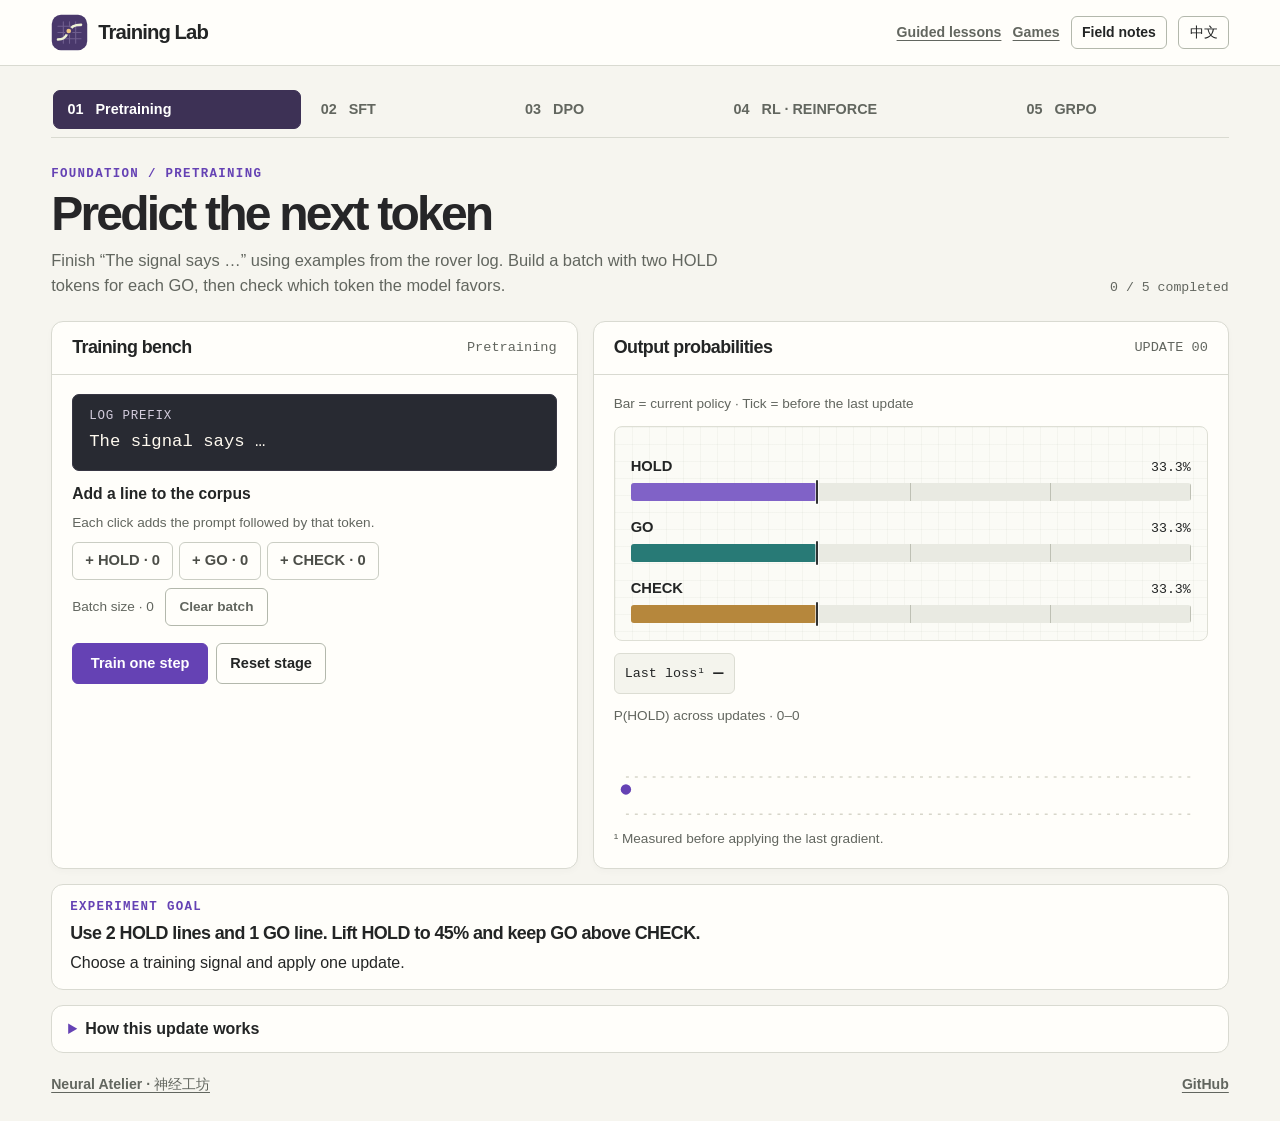
==== workbench.html @ 5f5942cd "Break training into 34 guided experiments with live calculations" ====
<!doctype html>
<html lang="en">
  <head>
    <meta charset="utf-8" />
    <meta name="viewport" content="width=device-width,initial-scale=1" />
    <meta
      name="description"
      content="Five hands-on experiments in LLM training. Change the corpus, demonstrations, preferences and rewards, then watch a small policy learn."
    />
    <meta name="theme-color" content="#f8f8f3" />
    <link rel="icon" href="./favicon.svg" />
    <link rel="stylesheet" href="./style.css" />
    <title>Training Lab · 大模型训练场</title>
  </head>
  <body>
    <header>
      <div class="top">
        <a class="brand" href="./"
          ><img src="./favicon.svg" alt="" width="34" height="34" /><strong
            >Training Lab</strong
          ></a
        >
        <nav class="tools">
          <a id="return-course" href="./">Guided lessons</a>
          <a id="games" href="/games/">Games</a
          ><button id="guide">Field notes</button
          ><button id="language">中文</button>
        </nav>
      </div>
    </header>
    <main>
      <nav class="chapters" id="chapters" aria-label="Experiments"></nav>
      <section class="hero">
        <div>
          <p class="kicker" id="kicker"></p>
          <h1 id="title"></h1>
          <p id="brief"></p>
        </div>
        <span class="progress" id="progress"></span>
      </section>
      <div class="bench">
        <section class="panel">
          <div class="panel-head">
            <h2 id="inputs-title"></h2>
            <span class="small" id="method"></span>
          </div>
          <div class="panel-body">
            <div class="signal">
              <small id="prompt-label"></small>
              <p id="prompt"></p>
            </div>
            <div id="inputs"></div>
            <div class="actions">
              <button id="step" class="primary"></button
              ><button id="sample"></button><button id="reset"></button>
            </div>
          </div>
        </section>
        <section class="panel">
          <div class="panel-head">
            <h2 id="policy-title"></h2>
            <span id="step-num" class="small"></span>
          </div>
          <div class="panel-body">
            <p class="muted small" id="chart-caption"></p>
            <div class="chart" id="chart"></div>
            <div id="stats" class="stats"></div>
            <div id="history"></div>
          </div>
        </section>
      </div>
      <section class="goal">
        <p class="kicker" id="goal-label"></p>
        <h2 id="goal-text"></h2>
        <p id="feedback" aria-live="polite"></p>
        <div id="advance" class="actions"></div>
      </section>
      <section class="notes" id="notes"></section>
    </main>
    <footer>
      <a href="/games/neural-atelier/">Neural Atelier · 神经工坊</a
      ><a href="https://github.com/chainhelen/training-lab">GitHub</a>
    </footer>
    <dialog id="manual">
      <button class="close" id="close" aria-label="Close">×</button>
      <div id="guide-body"></div>
    </dialog>
    <script type="module" src="./src/app.mjs"></script>
  </body>
</html>
---- style.css ----
:root {
  color-scheme: light;
  --paper: #f6f5ef;
  --surface: #fffefa;
  --ink: #232525;
  --muted: #62665f;
  --rule: #d9dad1;
  --strong-rule: #b3b8ac;
  --purple: #6542b4;
  --violet: #8062c7;
  --pale-violet: #efebf8;
  --teal: #176b64;
  --pale-teal: #e2f2e9;
  --ochre: #97600e;
  --pale-ochre: #fff1d2;
  --mono:
    "IBM Plex Mono", "SFMono-Regular", Consolas, "Liberation Mono", monospace;
  --sans:
    "Inter", "Helvetica Neue", -apple-system, BlinkMacSystemFont, "Segoe UI",
    "PingFang SC", Arial, sans-serif;
  font-family: var(--sans);
  font-size: 16px;
  line-height: 1.5;
  font-variant-numeric: tabular-nums;
  color: var(--ink);
  background: var(--paper);
  -webkit-text-size-adjust: 100%;
}
* {
  box-sizing: border-box;
}
body {
  margin: 0;
  min-width: 300px;
}
main,
.top,
footer {
  width: min(1216px, 92vw);
  margin-inline: auto;
}
header {
  background: var(--surface);
  border-bottom: 1px solid var(--rule);
}
header.top {
  width: 100%;
  padding-inline: max(4vw, calc((100vw - 1216px) / 2));
}
.top,
header > nav,
.brand,
.tools,
.panel-head,
.bar-head,
.actions,
.control-row,
footer {
  display: flex;
  align-items: center;
}
.top {
  justify-content: space-between;
  min-height: 65px;
  gap: 20px;
}
.brand {
  color: var(--ink);
  font-size: 1.27rem;
  font-weight: 760;
  letter-spacing: -0.045em;
  gap: 10px;
  text-decoration: none;
}
.brand img,
.brand > svg {
  display: block;
  width: 37px;
  height: 37px;
}
.tools {
  flex-wrap: wrap;
  gap: 0.7rem;
  justify-content: flex-end;
}
a {
  color: var(--purple);
  text-underline-offset: 0.19em;
}
.tools a,
footer a {
  color: var(--muted);
  font-size: 0.88rem;
  font-weight: 570;
}
.tools a:hover,
footer a:hover {
  color: var(--purple);
}
button,
input,
select {
  color: inherit;
  font: inherit;
}
button,
select,
summary {
  cursor: pointer;
  touch-action: manipulation;
}
button {
  background: var(--surface);
  border: 1px solid var(--strong-rule);
  border-radius: 6px;
  padding: 0.47rem 0.83rem;
  min-height: 38px;
  font-weight: 580;
}
button:disabled {
  cursor: default;
  opacity: 0.52;
}
button:hover:not(:disabled),
select:hover {
  border-color: var(--purple);
  color: var(--purple);
}
button:focus-visible,
a:focus-visible,
summary:focus-visible,
select:focus-visible,
input:focus-visible {
  outline: 3px solid #976dd0;
  outline-offset: 3px;
}
.tools button {
  min-height: 33px;
  padding: 0.27rem 0.64rem;
  font-size: 0.875rem;
}
main {
  padding-top: 21px;
}
.chapters {
  display: flex;
  gap: 5px;
  padding: 3px 2px 8px;
  border-bottom: 1px solid var(--rule);
  overflow-x: auto;
  scrollbar-width: thin;
  scrollbar-color: #c9c7bb transparent;
}
.chapters button {
  flex: 1 0 auto;
  text-align: left;
  background: transparent;
  border: 1px solid transparent;
  border-radius: 7px;
  min-height: 39px;
  font-size: 0.9rem;
  color: var(--muted);
  white-space: nowrap;
}
.chapters button.active {
  color: #fff;
  background: #3d3155;
  border-color: #3d3155;
}
.chapters button.done:not(.active) {
  color: var(--teal);
}
.chapters button:hover:not(.active) {
  color: var(--purple);
  background: #ece9f1;
}
.chapters button.active:hover {
  color: #fff;
}
.hero {
  display: flex;
  gap: 22px;
  justify-content: space-between;
  align-items: flex-end;
  padding: 28px 0 23px;
}
.hero > :first-child {
  min-width: 0;
}
.kicker {
  margin: 0 0 6px;
  font: 650 0.78rem/1.35 var(--mono);
  letter-spacing: 0.105em;
  text-transform: uppercase;
  color: var(--purple);
}
h1,
h2,
h3,
p {
  margin-block: 0;
}
h1 {
  color: #262628;
  font-size: clamp(2.15rem, 3.75vw, 3.55rem);
  font-weight: 720;
  line-height: 1.04;
  letter-spacing: -0.058em;
  text-wrap: balance;
}
html[lang^="zh"] h1 {
  letter-spacing: -0.035em;
  line-height: 1.18;
}
#brief {
  margin: 9px 0 0;
  max-width: 76ch;
  color: var(--muted);
  font-size: 1.03rem;
  line-height: 1.52;
}
.progress {
  flex-shrink: 0;
  color: var(--muted);
  font: 500 0.825rem/1.5 var(--mono);
}
.bench {
  display: grid;
  grid-template-columns: minmax(0, 0.96fr) minmax(0, 1.16fr);
  gap: 15px;
  align-items: stretch;
}
.panel,
.goal,
.notes details,
details.notes {
  min-width: 0;
  background: var(--surface);
  border: 1px solid var(--rule);
  border-radius: 12px;
}
.panel {
  overflow: clip;
  box-shadow: 0 3px 7px #35312606;
}
.panel-head {
  padding: 13px 20px;
  min-height: 53px;
  justify-content: space-between;
  gap: 0.7rem;
  border-bottom: 1px solid var(--rule);
}
.panel-head h2,
.goal h2 {
  font-size: 1.12rem;
  font-weight: 690;
  line-height: 1.3;
  letter-spacing: -0.032em;
}
.panel-body {
  padding: 19px 20px;
}
.panel-body > * + * {
  margin-top: 12px;
}
h3 {
  font-size: 0.98rem;
  line-height: 1.38;
}
code,
kbd,
pre {
  font-family: var(--mono);
}
code {
  font-size: 0.91em;
  overflow-wrap: anywhere;
}
.signal {
  background: #282a32;
  color: #f4f2e9;
  border: 1px solid #373643;
  padding: 14px 16px;
  border-radius: 7px;
  line-height: 1.6;
  font-family: var(--mono);
  font-size: 0.92rem;
  overflow-wrap: anywhere;
}
.signal small,
.signal .muted,
.signal .kicker {
  color: #d3ccdd;
}
.signal b,
.signal strong {
  color: #f5d9a1;
}
.control-row {
  flex-wrap: wrap;
  gap: 6px;
}
.control-row button {
  color: #4c4e48;
  font-size: 0.92rem;
  font-weight: 560;
  border-color: #cacdc3;
  padding: 0.48rem 0.75rem;
  line-height: 1.3;
}
.control-row .selected,
button.selected,
button[aria-pressed="true"]:not(.active) {
  color: #51338c;
  background: var(--pale-violet);
  border-color: #9074bd;
}
select {
  display: block;
  width: 100%;
  max-width: 100%;
  background: #fffefa;
  padding: 0.53rem 2.15rem 0.53rem 0.68rem;
  min-height: 39px;
  border: 1px solid var(--strong-rule);
  border-radius: 6px;
  appearance: none;
  background-image: url("data:image/svg+xml,%3Csvg xmlns='http://www.w3.org/2000/svg' width='12' height='8' viewBox='0 0 12 8'%3E%3Cpath d='M1 1l5 5 5-5' fill='none' stroke='%23535651' stroke-width='1.7'/%3E%3C/svg%3E");
  background-repeat: no-repeat;
  background-position: right 0.75rem center;
  text-overflow: ellipsis;
}
input[type="range"] {
  accent-color: var(--purple);
  width: 100%;
}
label {
  font-size: 0.94rem;
}
label > select {
  margin-top: 0.32rem;
}
.actions {
  flex-wrap: wrap;
  gap: 0.5rem;
  margin-top: 17px;
}
.actions button {
  min-height: 41px;
  font-size: 0.91rem;
}
button.primary,
.actions button.primary {
  color: #fff;
  background: var(--purple);
  border-color: var(--purple);
  padding-inline: 1.1rem;
  font-weight: 650;
}
button.primary:hover:not(:disabled) {
  color: #fff;
  background: #513493;
  border-color: #513493;
}
.goal {
  margin-top: 15px;
  padding: 14px 18px;
}
.goal.won,
.won.goal {
  border-color: #94b9a2;
  background: #eef7ee;
}
#feedback {
  line-height: 1.5;
  overflow-wrap: anywhere;
}
#feedback.won,
.won #feedback,
.won {
  color: var(--teal);
}
.chart {
  background:
    linear-gradient(90deg, #68735a0c 1px, transparent 1px),
    linear-gradient(#68735a0c 1px, transparent 1px), #fbfbf6;
  background-size:
    17px 17px,
    17px 17px,
    auto;
  border: 1px solid #dedfd5;
  border-radius: 8px;
  padding: 15px 16px;
}
.axis {
  display: flex;
  justify-content: space-between;
  color: var(--muted);
  font: 0.77rem/1.4 var(--mono);
}
.bar-row {
  margin-block: 13px 15px;
}
.bar-row:last-child {
  margin-bottom: 2px;
}
.bar-head {
  justify-content: space-between;
  gap: 0.6rem;
  align-items: baseline;
  font-size: 0.92rem;
  margin-bottom: 5px;
}
.bar-head > :last-child {
  font-family: var(--mono);
  font-size: 0.83rem;
}
.bar-track {
  height: 18px;
  background:
    repeating-linear-gradient(
      90deg,
      transparent 0 calc(25% - 1px),
      #bec0b4 calc(25% - 1px) 25%
    ),
    #e9eae2;
  border-radius: 3px;
  position: relative;
  overflow: visible;
}
.bar-fill {
  display: block;
  height: 100%;
  background: var(--violet);
  border-radius: 3px;
  transition: width 260ms ease-out;
}
.bar-row:nth-of-type(3n + 2) .bar-fill {
  background: #287a76;
}
.bar-row:nth-of-type(3n + 3) .bar-fill {
  background: #b6873c;
}
.old-mark {
  position: absolute;
  top: -3px;
  bottom: -3px;
  width: 2px;
  background: #303232;
  border-radius: 1px;
  box-shadow: 0 0 0 1px #fff9;
  transform: translateX(-1px);
}
.stats {
  display: flex;
  gap: 7px;
  flex-wrap: wrap;
}
.stat {
  background: #f4f4ed;
  border: 1px solid #dcddd3;
  border-radius: 6px;
  padding: 7px 10px;
  font: 0.84rem/1.45 var(--mono);
  min-width: 0;
  overflow-wrap: anywhere;
}
.stat b,
.stat strong {
  font-size: 1.06rem;
}
.trace {
  display: block;
  width: 100%;
  height: auto;
  max-height: 118px;
  color: var(--purple);
  overflow: visible;
}
.rollout {
  display: flex;
  gap: 7px;
  flex-wrap: wrap;
}
.sample {
  border: 1px solid var(--rule);
  border-radius: 5px;
  background: #f5f4ee;
  padding: 4px 8px;
  font: 0.85rem/1.55 var(--mono);
  overflow-wrap: anywhere;
}
.sample.plus,
.plus.sample {
  color: #135d51;
  background: var(--pale-teal);
  border-color: #a8c9b5;
}
.sample.minus,
.minus.sample {
  color: #77500a;
  background: var(--pale-ochre);
  border-color: #d1b679;
}
.plus {
  color: var(--teal);
}
.minus {
  color: var(--ochre);
}
.notes {
  margin-top: 15px;
}
.notes details,
details.notes {
  margin-block: 8px;
}
details.notes {
  margin-top: 15px;
}
summary {
  padding: 11px 16px;
  font-weight: 600;
}
summary::marker {
  color: var(--purple);
}
details > :not(summary) {
  margin: 0 16px 12px;
}
details li {
  margin-block: 0.3rem;
}
.small,
small,
.muted {
  color: var(--muted);
}
.small,
small {
  font-size: 0.85rem;
}
footer {
  gap: 0.9rem;
  justify-content: space-between;
  color: var(--muted);
  font-size: 0.85rem;
  margin-block: 21px 26px;
}
dialog {
  max-width: min(580px, 93vw);
  max-height: 82dvh;
  color: var(--ink);
  background: var(--surface);
  border: 1px solid var(--strong-rule);
  border-radius: 13px;
  padding: 24px;
  box-shadow: 0 16px 64px #22232f30;
}
dialog::backdrop {
  background: #25252a69;
}
dialog h2 {
  letter-spacing: -0.035em;
}
dialog p,
dialog li {
  margin-top: 0.67rem;
}
dialog .close {
  float: right;
  border-radius: 50%;
  font-size: 1.15rem;
  line-height: 1;
  min-width: 34px;
  min-height: 34px;
  padding: 4px;
}
@media (max-width: 900px) {
  .hero {
    align-items: flex-start;
  }
  .bench {
    grid-template-columns: minmax(0, 1fr) minmax(0, 1fr);
    gap: 10px;
  }
  .panel-head {
    padding: 10px 14px;
  }
  .panel-body {
    padding: 15px 14px;
  }
}
@media (max-width: 715px) {
  main,
  .top,
  footer {
    width: min(94vw, 660px);
  }
  main {
    padding-top: 12px;
  }
  .top {
    min-height: 54px;
    gap: 0.5rem;
  }
  .tools {
    gap: 0.45rem;
  }
  .brand {
    font-size: 1.11rem;
    gap: 7px;
  }
  .brand img,
  .brand > svg {
    width: 32px;
    height: 32px;
  }
  .chapters {
    gap: 2px;
  }
  .chapters button {
    min-height: 36px;
    font-size: 0.83rem;
    padding: 0.32rem 0.62rem;
  }
  .hero {
    flex-direction: column;
    padding: 15px 0;
    gap: 0.55rem;
  }
  #brief {
    font-size: 0.97rem;
  }
  .progress {
    font-size: 0.77rem;
  }
  .bench {
    grid-template-columns: 1fr;
    gap: 11px;
  }
  .signal {
    padding: 11px 12px;
  }
  .chart {
    padding: 11px 12px;
  }
  .actions {
    gap: 5px;
  }
  .goal {
    padding: 12px 14px;
  }
  footer {
    flex-wrap: wrap;
    gap: 0.4rem 0.8rem;
  }
}
@media (prefers-reduced-motion: reduce) {
  *,
  *::before,
  *::after {
    scroll-behavior: auto !important;
    transition-duration: 0.01ms !important;
    animation-duration: 0.01ms !important;
  }
}
#prompt-label {
  display: block;
  font: 0.78rem var(--mono);
  letter-spacing: 0.065em;
}
#prompt {
  color: #fffaf0;
  padding-top: 0.35rem;
  font-size: 1.08rem;
}
#inputs > * + *,
#history > * + * {
  margin-top: 0.52rem;
}
#method,
#step-num {
  font-family: var(--mono);
}
#goal-text {
  margin-block: 0.14rem 0.36rem;
}
#advance:empty {
  display: none;
}
.actions [hidden],
[hidden] {
  display: none !important;
}
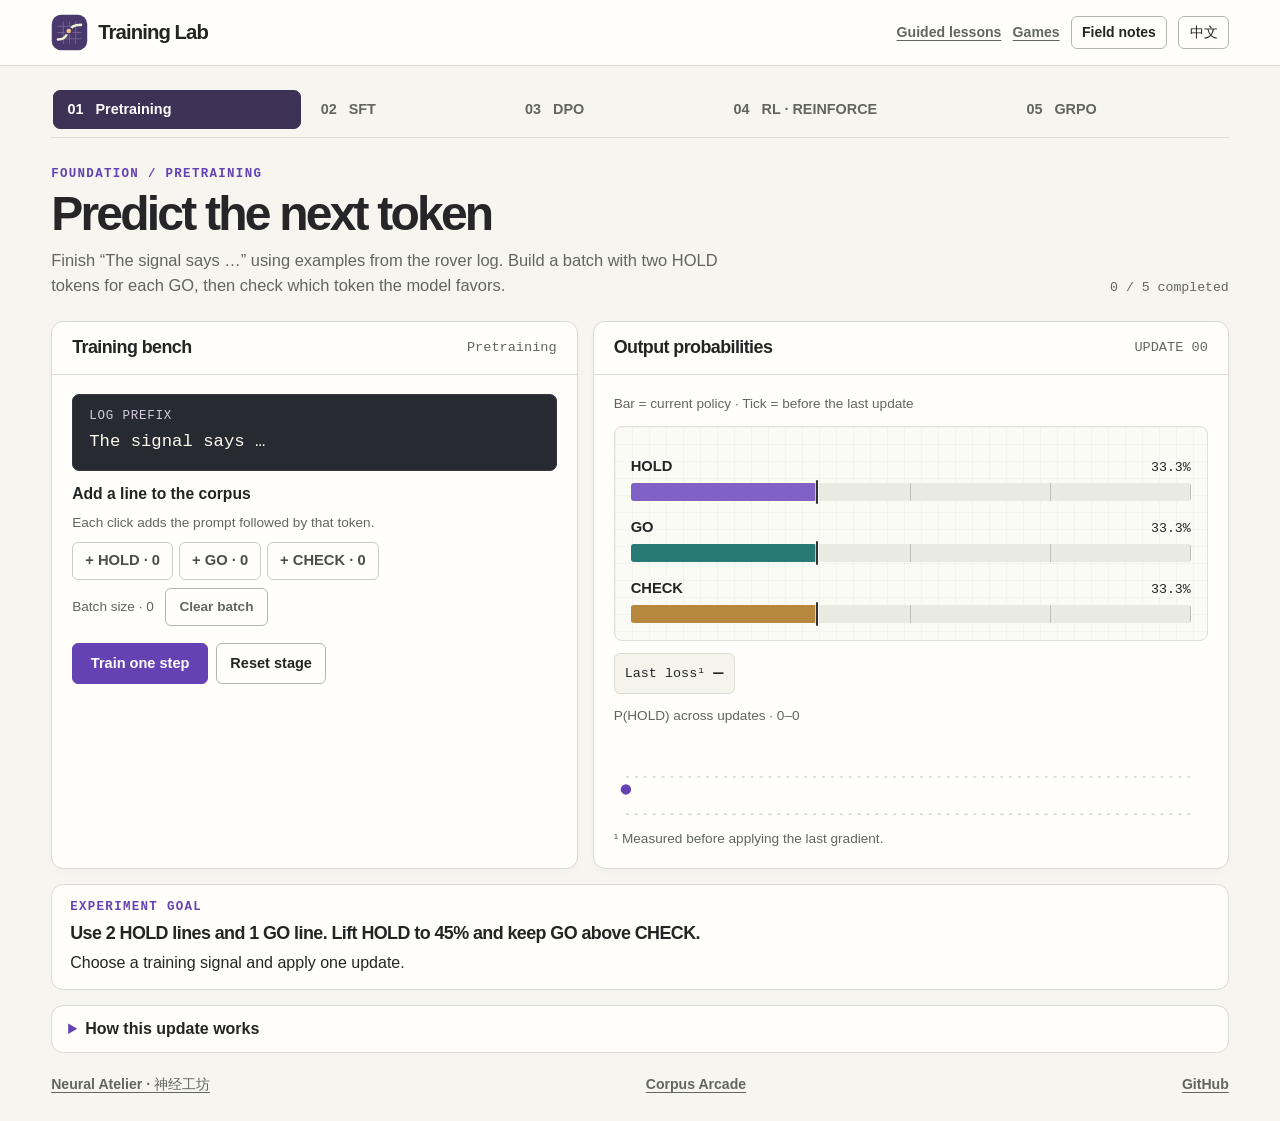
==== commit 37b071bb: "Add sixteen playable pretraining missions to Corpus Arcade" ====
--- a/workbench.html
+++ b/workbench.html
@@ -79,6 +79,7 @@
     </main>
     <footer>
       <a href="/games/neural-atelier/">Neural Atelier · 神经工坊</a
+      ><a href="./arcade.html" id="arcade-footer">Corpus Arcade</a
       ><a href="https://github.com/chainhelen/training-lab">GitHub</a>
     </footer>
     <dialog id="manual">
